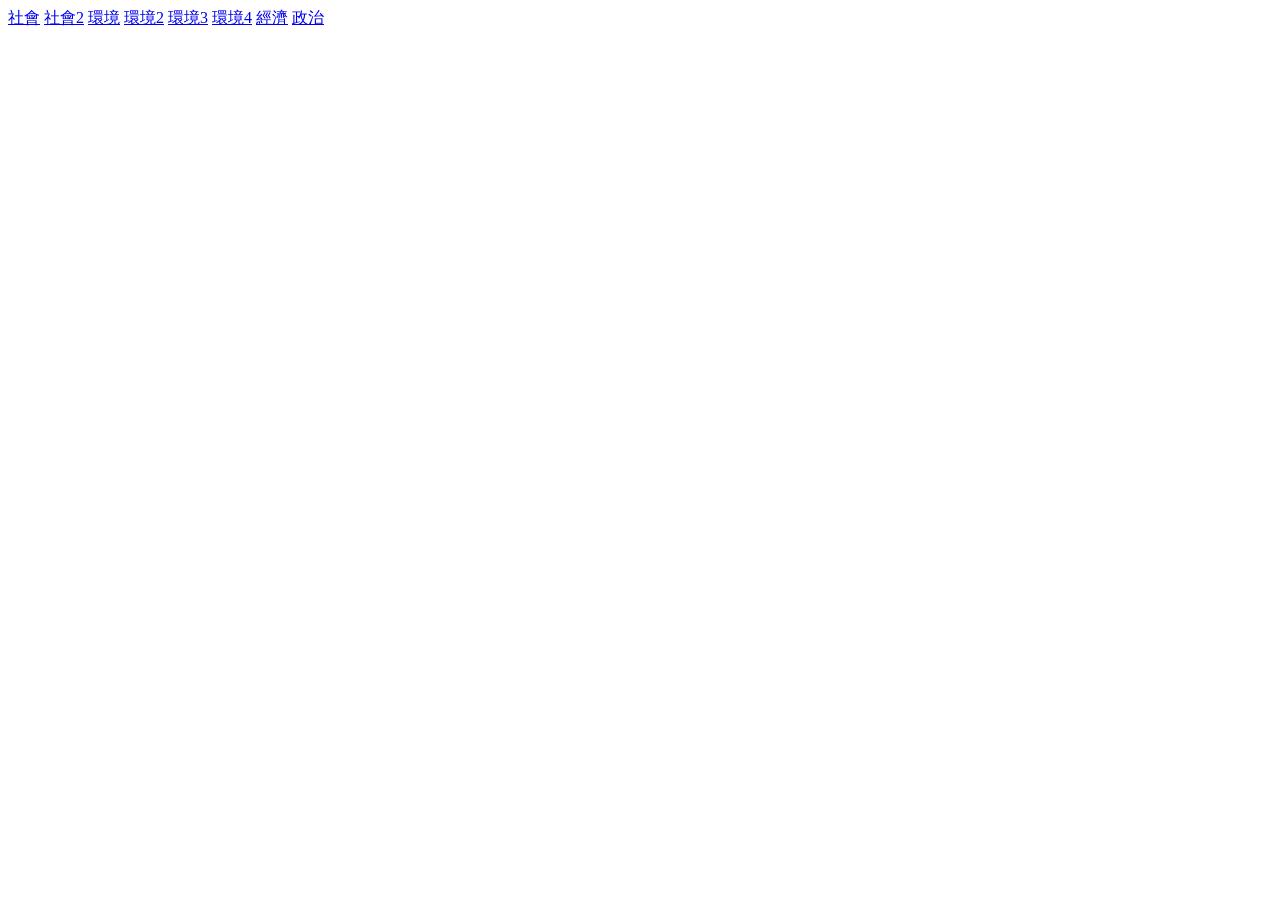
==== index.html @ cf184a9a "add index." ====
<!DOCTYPE html>
<html>
<head>
	<meta charset="UTF-8"> 
	<title>Directory</title>
</head>
<body>
<a href="society.html">社會</a>
<a href="society-2.html">社會2</a>
<a href="env.html">環境</a>
<a href="env-2.html">環境2</a>
<a href="env-3.html">環境3</a>
<a href="env-4.html">環境4</a>
<a href="econ.html">經濟</a>
<a href="politics.html">政治</a>
</body>
</html>
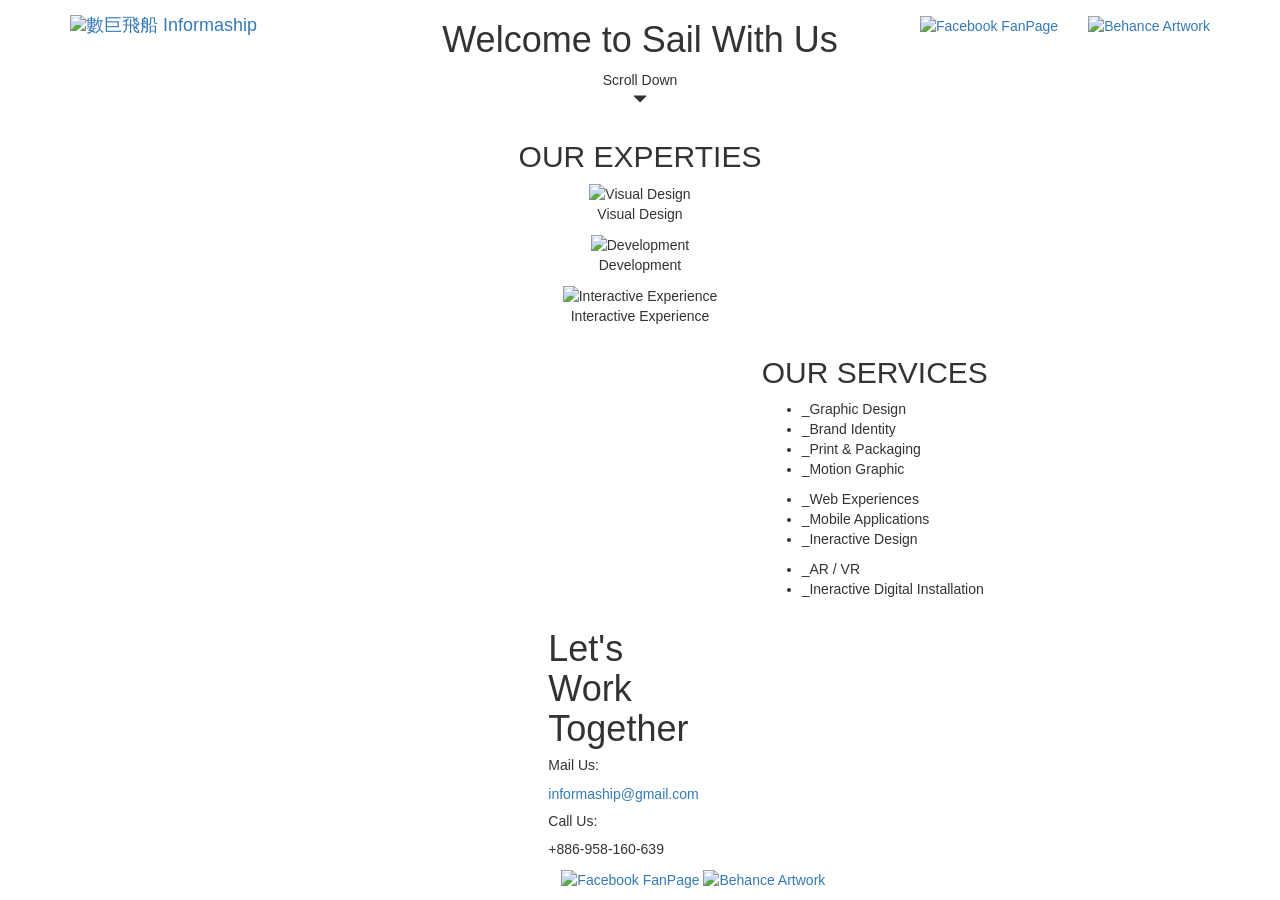
==== commit b0698c8e: "add informaship website" ====
--- a/index.html
+++ b/index.html
@@ -1,17 +1,119 @@
 <!DOCTYPE html>
 <html>
 <head>
-	<meta charset="UTF-8"> 
-	<title>Directory</title>
+	<title>Informaship</title>
+	<!-- Latest compiled and minified CSS -->
+	<link rel="stylesheet" href="//maxcdn.bootstrapcdn.com/bootstrap/3.3.7/css/bootstrap.min.css" />
+	<link rel="stylesheet" href="https://cdnjs.cloudflare.com/ajax/libs/animate.css/3.5.2/animate.min.css">
+	<link href="https://fonts.googleapis.com/css?family=Open+Sans" rel="stylesheet"> 
+	<link rel="stylesheet" href="css/custom.css" />
 </head>
 <body>
-<a href="society.html">社會</a>
-<a href="society-2.html">社會2</a>
-<a href="env.html">環境</a>
-<a href="env-2.html">環境2</a>
-<a href="env-3.html">環境3</a>
-<a href="env-4.html">環境4</a>
-<a href="econ.html">經濟</a>
-<a href="politics.html">政治</a>
+	<nav class="navbar navbar-fixed-top">
+		<div class="container">
+			<div class="navbar-header">
+				<a class="navbar-brand" href="#">
+					<img id="logo" alt="數巨飛船 Informaship" src="img/logo.png" />
+				</a>
+			</div>
+			<div class="side-button navbar-right">
+				<ul class="nav navbar-nav">
+					<li><a href="https://www.facebook.com/informaship/"><img alt="Facebook FanPage" src="img/facebook.png" /></a></li>
+					<li><a href="https://www.behance.net/informaship" class="scale-on-hover"><img alt="Behance Artwork" src="img/behance.png" /></a></li>
+				</ul>
+			</div>
+		</div>
+	</nav>
+
+	<section id="sail">
+		<div class="container-fluid">
+			<div class="row">
+				<div id="ship-box" class="col-xs-12 text-center" data-paroller-factor="0.65" >
+					<h1>Welcome to Sail With Us</h1>
+					<p>Scroll Down<br/><span class="glyphicon glyphicon-triangle-bottom"></span></p>
+				</div>
+			</div>
+		</div>
+	</section>
+
+	<section id="expertise">
+		<div class="container-fluid">
+			<div class="row">
+				<div id="expertise-box" class="col-xs-12 text-center">
+					<h2>OUR EXPERTIES</h2>
+					<div class="feature">
+						<img alt="Visual Design" src="img/design.png" />
+						<p>Visual Design</p>
+					</div>
+					<div class="feature">
+						<img alt="Development" src="img/dev.png" />
+						<p>Development</p>
+					</div>
+					<div class="feature">
+						<img alt="Interactive Experience" src="img/interaction.png" />
+						<p>Interactive Experience</p>
+					</div>
+				</div>
+			</div>
+		</div>
+	</section>
+
+	<section id="service">
+		<div id="service-container" class="container-fluid" data-paroller-factor="0.65">
+			<div class="row">
+				<div id="service-box" class="col-xs-offset-7 col-xs-5" >
+					<h2>OUR SERVICES</h2>
+					<ul>
+						<li>_Graphic Design</li>
+						<li>_Brand Identity</li>
+						<li>_Print &amp; Packaging</li>
+						<li>_Motion Graphic</li>
+					</ul>
+					<ul>
+						<li>_Web Experiences</li>
+						<li>_Mobile Applications</li>
+						<li>_Ineractive Design</li>
+					</ul>
+					<ul>
+						<li>_AR / VR</li>
+						<li>_Ineractive Digital Installation</li>
+					</ul>
+				</div>
+			</div>
+		</div>
+	</section>
+
+	<section id="work">
+		<div class="container-fluid">
+			<div class="row">
+				<div id="work-box" class="col-md-offset-5 col-md-3 col-xs-12">
+						<h1>Let's<br/>Work<br/>Together</h1>
+						<div class="feature">
+							<h5>Mail Us:</h5>
+							<p><a href="mailto:informaship@gmail.com">informaship@gmail.com</a></p>
+						</div>
+						<div class="feature">
+							<h5>Call Us:</h5>
+							<p>+886-958-160-639</p>
+						</div>
+						<div class="icon-box text-center">
+							<a href="https://www.facebook.com/informaship/"><img alt="Facebook FanPage" src="img/icon-12.png" /></a>
+							<a href="https://www.behance.net/informaship"><img alt="Behance Artwork" src="img/icon-13.png" /></a>
+						</div>
+				</div>
+			</div>
+		</div>
+	</section>
+
+
+	<script src="//code.jquery.com/jquery-3.2.1.slim.min.js"></script>
+	<script src="//maxcdn.bootstrapcdn.com/bootstrap/3.3.7/js/bootstrap.min.js" ></script>
+	<script src="js/jquery.paroller.min.js"></script>
+	<script type="text/javascript">
+		$(function(){
+			$('#ship-box').paroller();
+			$('#service-container').paroller();
+		});
+	</script>
 </body>
 </html>
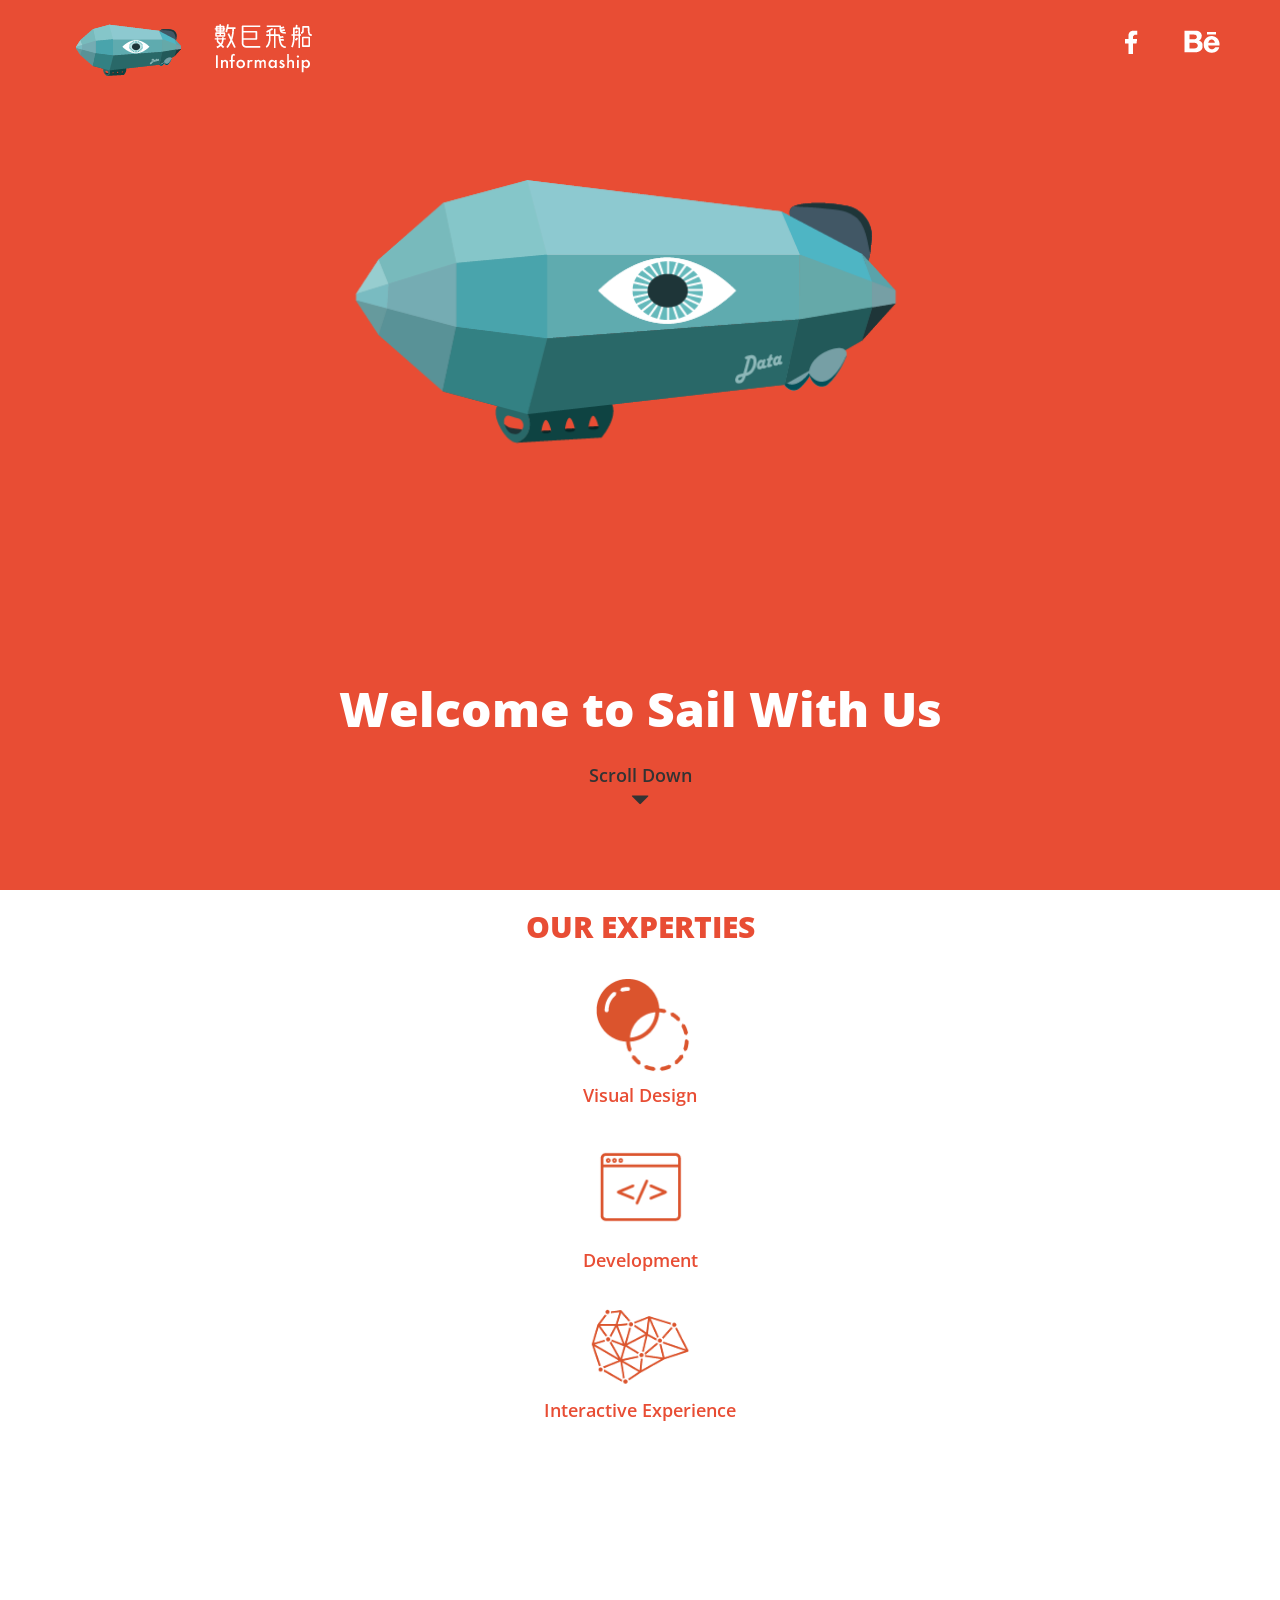
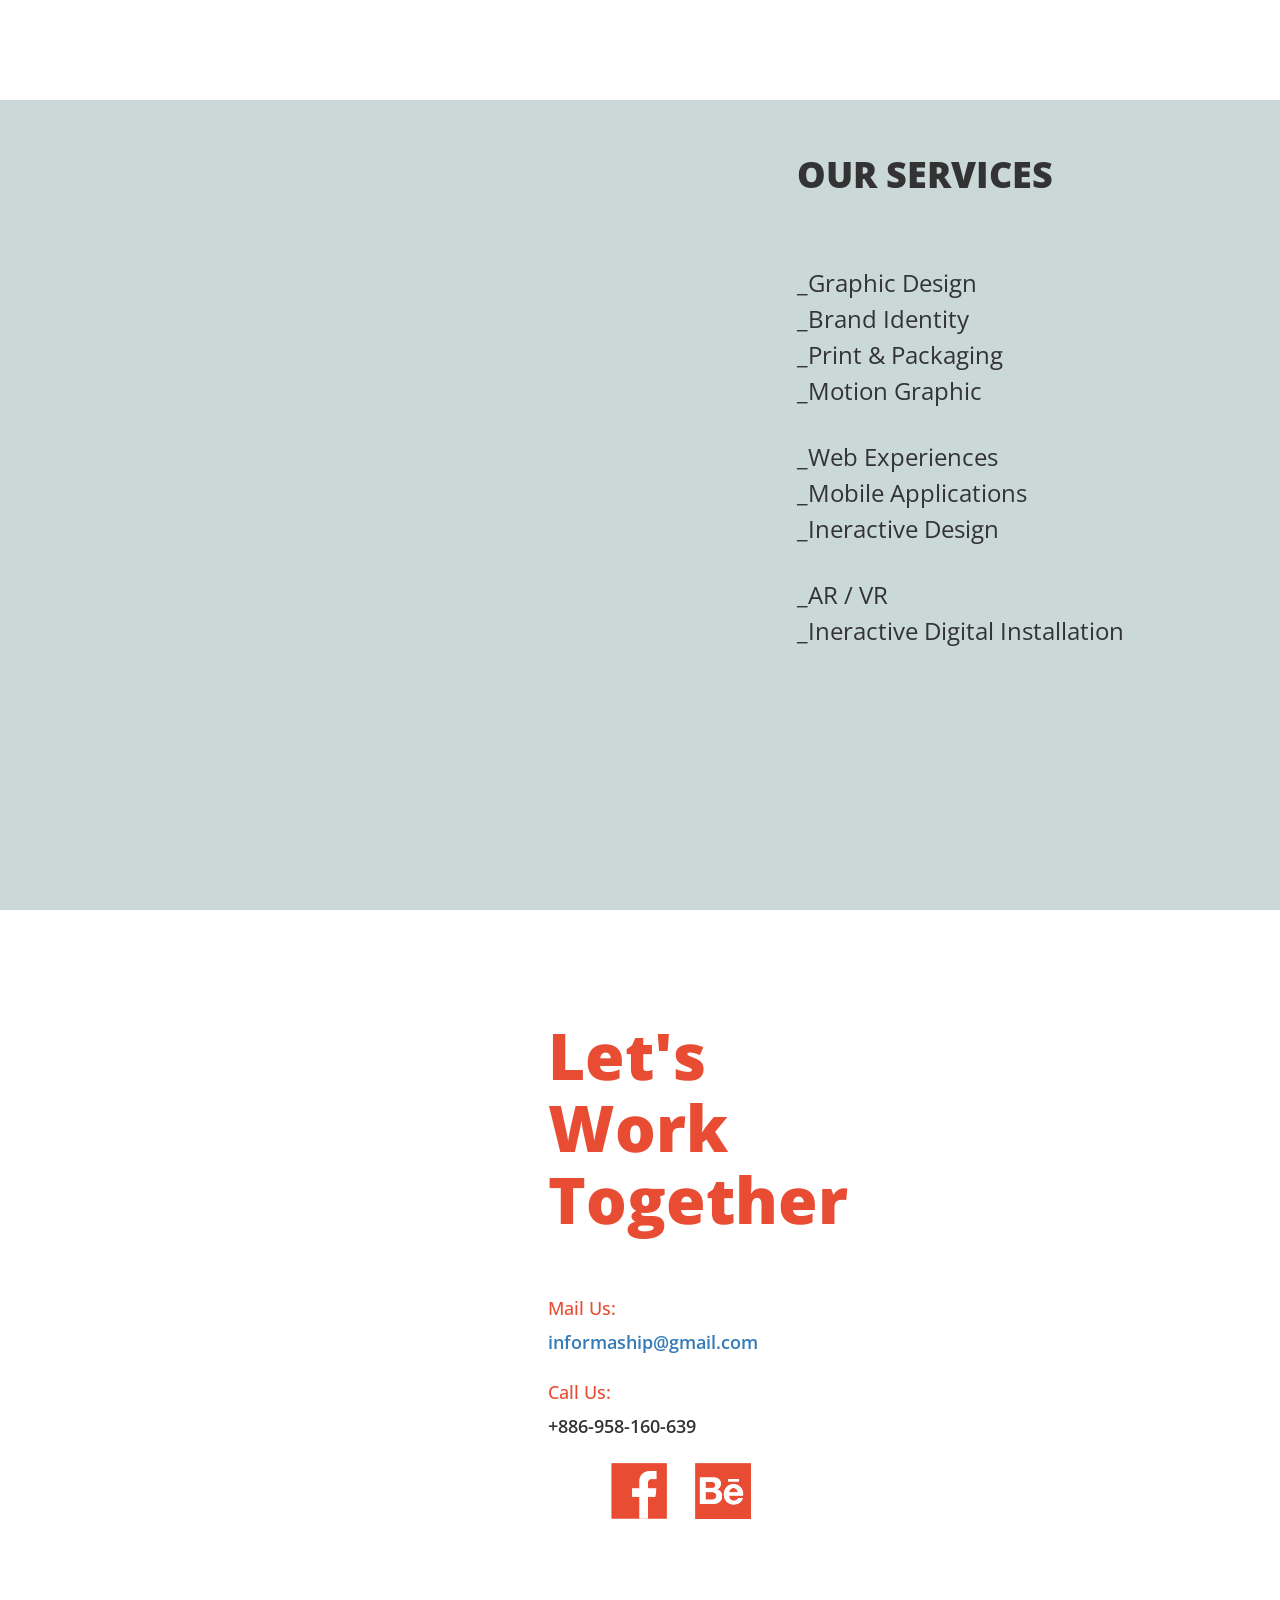
==== commit 28c7ee62: "revise css" ====
--- a/index.html
+++ b/index.html
@@ -16,7 +16,7 @@
 					<img id="logo" alt="數巨飛船 Informaship" src="img/logo.png" />
 				</a>
 			</div>
-			<div class="side-button navbar-right">
+			<div class="side-button navbar-right hidden-xs hidden-sm">
 				<ul class="nav navbar-nav">
 					<li><a href="https://www.facebook.com/informaship/"><img alt="Facebook FanPage" src="img/facebook.png" /></a></li>
 					<li><a href="https://www.behance.net/informaship" class="scale-on-hover"><img alt="Behance Artwork" src="img/behance.png" /></a></li>
@@ -61,7 +61,7 @@
 	<section id="service">
 		<div id="service-container" class="container-fluid" data-paroller-factor="0.65">
 			<div class="row">
-				<div id="service-box" class="col-xs-offset-7 col-xs-5" >
+				<div id="service-box" class="col-md-offset-7 col-md-5 col-sm-12" >
 					<h2>OUR SERVICES</h2>
 					<ul>
 						<li>_Graphic Design</li>
@@ -86,7 +86,7 @@
 	<section id="work">
 		<div class="container-fluid">
 			<div class="row">
-				<div id="work-box" class="col-md-offset-5 col-md-3 col-xs-12">
+				<div id="work-box" class="col-md-offset-5 col-md-3 col-sm-12">
 						<h1>Let's<br/>Work<br/>Together</h1>
 						<div class="feature">
 							<h5>Mail Us:</h5>
--- a/css/custom.css
+++ b/css/custom.css
@@ -0,0 +1,149 @@
+a {
+  -o-transition:.5s;
+  -ms-transition:.5s;
+  -moz-transition:.5s;
+  -webkit-transition:.5s;
+  transition:.5s;
+}
+
+body{
+    font-family: 'Open Sans', sans-serif;
+}
+
+nav{
+	background-color: #E84D34;
+	height: 80px;
+}
+nav img#brand{
+	width: 150px;
+}
+
+nav .side-button li a{
+	margin-top: 10px;
+	margin-left: 10px;
+	border-radius: 200px;
+	width: 60px;
+	height: 60px;
+	text-align: center;
+	vertical-align: middle;
+}
+
+nav .side-button li a:hover{
+	background-color: #6D1B19;
+}
+
+section{
+	min-height: 90vh;
+}
+
+section#sail{
+	margin-top: 80px;
+	background-color: #E84D34;
+}
+
+section#service{
+	min-height: 100vh;
+}
+
+div#ship-box{
+	background-size: 50%;
+	background-image: url('../img/informaship.png');
+	background-repeat: no-repeat;
+	background-position: center;
+	height: 100%;
+	position: relative;
+}
+
+h1, h2{
+	font-weight: 800;
+}
+
+p{
+	font-weight: 600;
+	font-size: 18px
+}
+
+div#ship-box h1{
+	color: white;
+	margin-top: 67vh;
+	margin-bottom: 3vh;
+	clear: both;
+	font-size: 48px;
+}
+
+div#expertise-box{
+	color: #E84D34;
+	vertical-align: middle;
+	text-align: center;
+}
+
+div#expertise-box .feature{
+	padding-top: 20px;
+}
+
+div#expertise-box .feature img{
+	clear:both;
+	width: 100px;
+	padding-bottom: 10px;
+}
+
+div#service-container{
+	background-size: 90%;
+	background-image: url('../img/informaship-text-01.png');
+	background-repeat: no-repeat;
+	background-position: center;
+	background-color: #CAD8D8;
+	height: 100%;
+	min-height: 90vh;
+	position: relative;
+}
+
+div#service-box{
+	height: 100%;
+	padding-top: 35px;
+	padding-left: 50px;
+}
+
+div#service-box h2{
+	margin-bottom: 70px;
+	font-size: 36px;
+	font-weight: 1000;
+}
+
+div#service-box li{
+	font-size: 24px;
+	font-weight: 400;
+	line-height: 36px;
+	list-style: none;
+}
+
+div#service-box ul{
+	margin-bottom: 30px;
+	padding-left: 0;
+}
+
+div#work-box h1{
+	font-size: 64px;
+	line-height: 72px;
+	color: #E84D34;
+	margin-bottom: 60px;
+}
+
+div#work-box h5{
+	font-size: 18px;
+	line-height: 24px;
+	color: #E84D34;
+	margin-top: 24px;
+}
+
+div#work-box div.icon-box{
+	margin-top: 24px;
+}
+
+div#work-box div.icon-box img{
+	width: 80px;
+	padding-right: 24px;
+}
+
+
+
